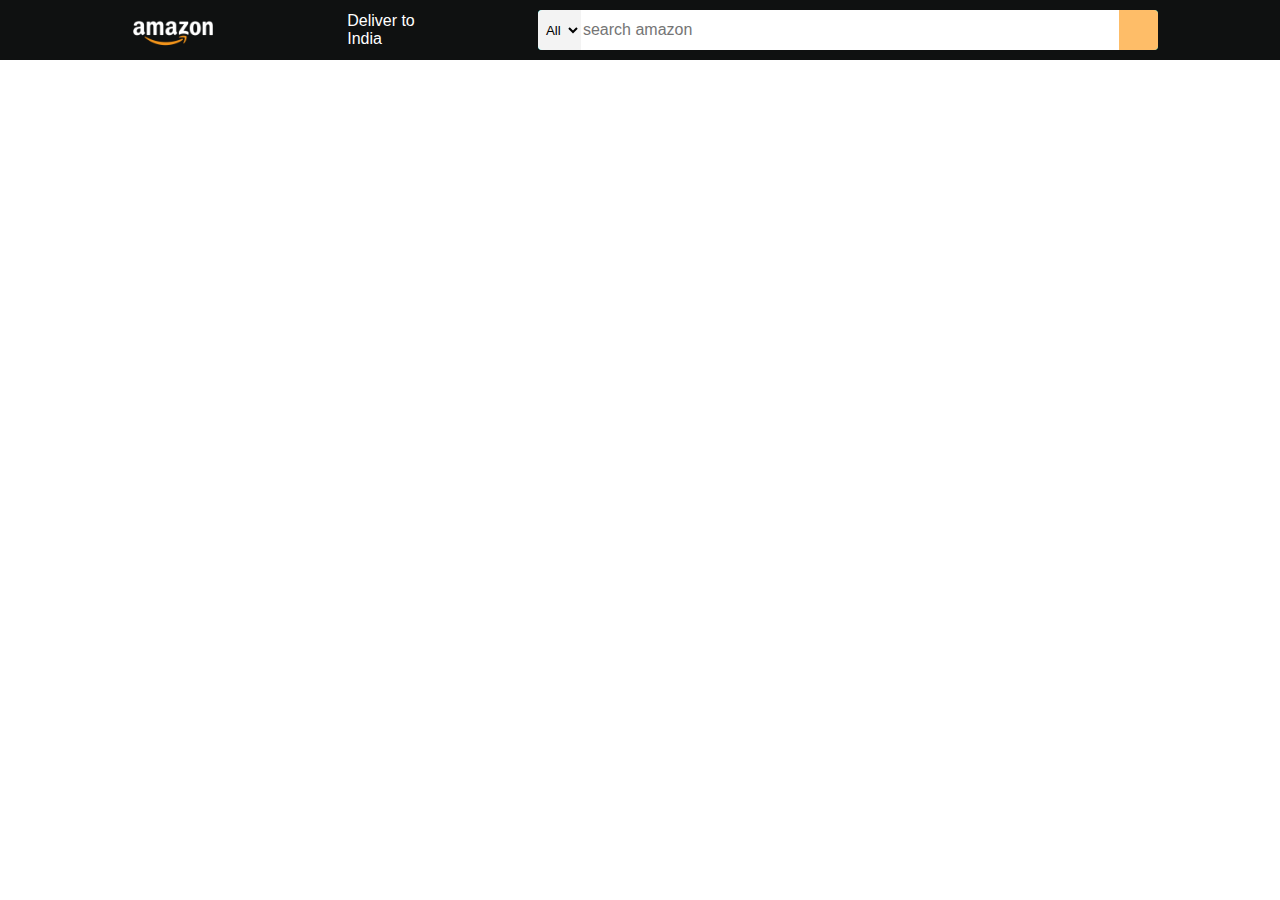
==== index.html @ 94998d9e "creating navbar" ====
<!DOCTYPE html>
<html lang="en">
<head>
    <meta charset="UTF-8">
    <meta name="viewport" content="width=device-width, initial-scale=1.0">
    <title>Document</title>
    <link rel="stylesheet" href="https://cdnjs.cloudflare.com/ajax/libs/font-awesome/6.5.1/css/all.min.css" integrity="sha512-DTOQO9RWCH3ppGqcWaEA1BIZOC6xxalwEsw9c2QQeAIftl+Vegovlnee1c9QX4TctnWMn13TZye+giMm8e2LwA==" crossorigin="anonymous" referrerpolicy="no-referrer" />
    <link rel="stylesheet" href="style.css">
</head>
<body>
    <header>
    <div class="navbar" >
        <div class="nav-logo border">
            <div class="logo">
            </div>
        </div>
        <div class="nav-address border">
            <p class="add-1"> Deliver to</p>
            <div class="add-icon">
                <i class="fa-solid fa-location-dot"></i>
                <p class="add-2">India</p>
            </div>
        </div>
        <div class="nav-search">
            <select class="search-select">
                <option>All</option>
                <input placeholder="search amazon" class="search-input">
                <div class="search-icon">
                    <i class="fa-solid fa-magnifying-glass"></i>
                </div>
            </select>
        </div>
     </div>
</header> 
</body>
</html>
---- style.css ----
* {
    margin:0;
    font-family: arial;
    border:border-box;
}

.navbar {
    height:60px;
    background-color: #0f1111;
    color:white;
    display:flex;
    align-items: center;
    justify-content: space-evenly;
}

.nav-logo {
    height:50px;
    width:100px;

}
.logo {
    background-image : url("img.png");
    background-size : cover;
    height:50px;
    width:100%;
   
}
.border {
    border:1.5px solid transparent;
}

.border:hover {
    border:1.5px solid white;

}
/** box2**/
.add-first {
    color:#cccccc;
    font-size: 0.85rem;
    margin-left: 15px;

}

.add-second {
font-size:1 rem;
margin-left: 3px;
}

.add-icon{
    display: flex;
    align-items: center;
}
/** box3**/
.nav-search {
    display:flex;
    justify-content: space-evenly;
    width:620px;
    background-color: aqua;
    height:40px;
    border-radius: 4px;
}
.search-select {
    background-color: #f3f3f3;
    width:50px;
    text-align: center;
    border-top-left-radius: 4px;
    border-bottom-left-radius: 4px;
    border:none;
}
.search-input {
    width:100%;
    font-size: 1rem;
    border:none;
}
.search-icon {
    width:45px;
    display:flex;
    justify-content: center;
    align-items: center;
    font-size: 1.2rem;
    background-color: #febd68;
    border-top-right-radius: 4px;
    border-bottom-right-radius: 4px;
    color: #0f1111;
}
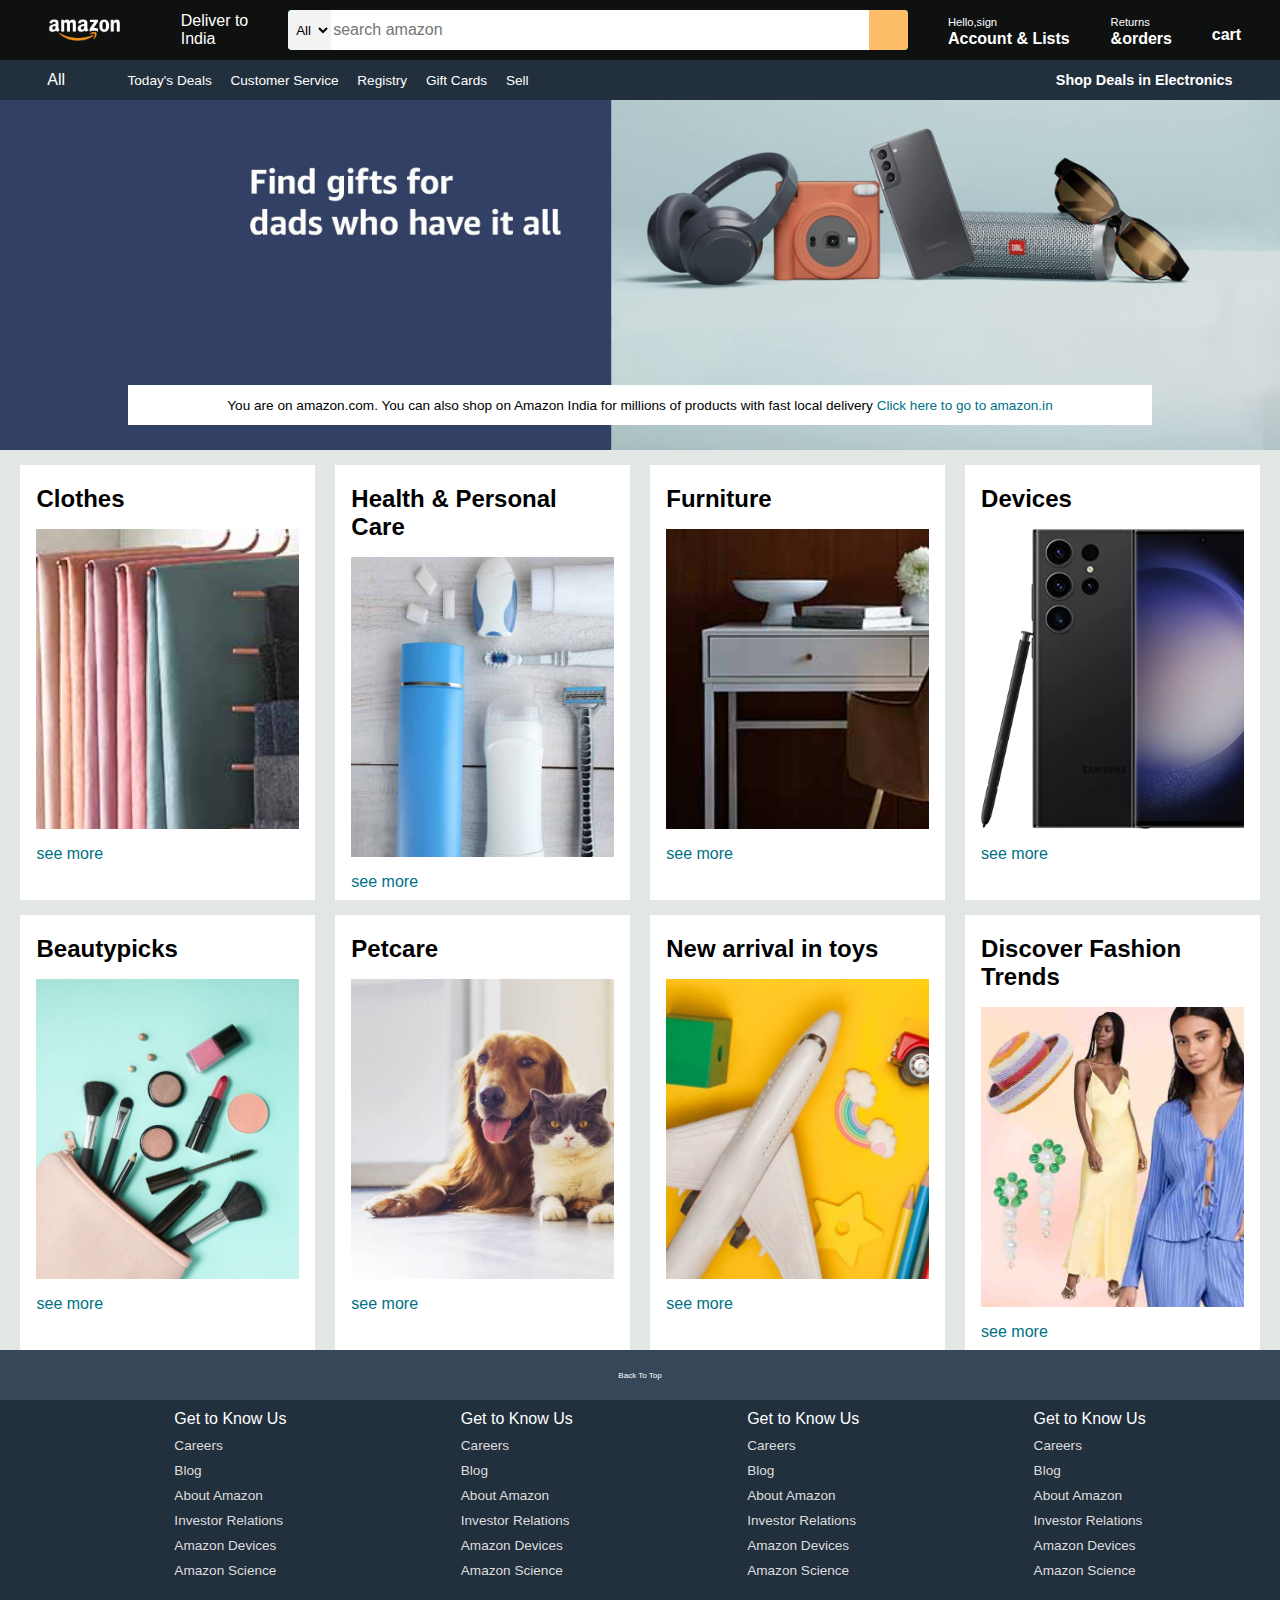
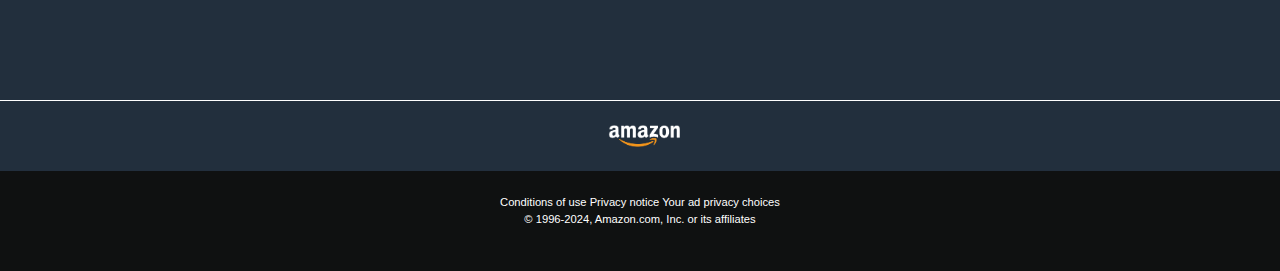
==== commit 65a259da: "completed clone of amazon with html and css" ====
--- a/index.html
+++ b/index.html
@@ -24,13 +24,160 @@
         <div class="nav-search">
             <select class="search-select">
                 <option>All</option>
+            </select>
                 <input placeholder="search amazon" class="search-input">
-                <div class="search-icon">
+           <div class="search-icon">
                     <i class="fa-solid fa-magnifying-glass"></i>
                 </div>
-            </select>
+          </div>
+          <div class="nav-signin border">
+                <p><span>Hello,sign</span></p>
+                <p class="nav-second">Account & Lists</p>
+          </div>
+          <div class="nav-return border">
+            <p><span>Returns</span></p>
+            <p class="nav-second">&orders</p>
+      </div>
+
+      <div class="nav-cart">
+        <i class="fa-solid fa-cart-shopping"></i>
+        cart
+      </div>
+     </div>
+
+     <div class="panel">
+        <div class="panel-all">
+            <i class="fa-solid fa-bars"></i>
+            All
         </div>
+        <div class="panel-ops">
+            <p>Today's Deals </p>
+             <p>Customer Service</p>
+             <p> Registry</p>
+             <p>Gift Cards</p>
+             <p> Sell</p>
+         </div>
+         <div class="panel-deals">
+            Shop Deals in Electronics
+         </div>
      </div>
 </header> 
-</body>
+<div class="hero-section">
+    <div class="hero-msg">
+       <p>You are on amazon.com. You can also shop on Amazon India for millions of products with fast local delivery <a>Click here to go to amazon.in</a> </p>
+    </div>
+</div>
+  <div class="shop-section">
+    <div class="box1 box">
+        <div class="box-content">
+            <h2>Clothes</h2>
+        <div class="box-img" style="background-image: url('box1_image.jpg');"></div>
+           <p>see more</p> 
+        </div>
+    </div>
+    <div class="box2 box"> <div class="box-content">
+        <h2>Health & Personal Care</h2>
+    <div class="box-img" style="background-image: url('box2_image.jpg');"></div>
+       <p>see more</p> 
+    </div></div>
+    <div class="box3 box">
+        <div class="box-content">
+            <h2>Furniture</h2>
+        <div class="box-img" style="background-image: url('box3_image.jpg');"></div>
+           <p>see more</p> 
+        </div>
+    </div>
+    <div class="box4 box">
+        <div class="box-content">
+            <h2>Devices</h2>
+        <div class="box-img" style="background-image: url('box4_image.jpg');"></div>
+           <p>see more</p> 
+        </div>
+    </div>
+    <div class="box1 box">
+        <div class="box-content">
+            <h2>Beautypicks</h2>
+        <div class="box-img" style="background-image: url('box5_image.jpg');"></div>
+           <p>see more</p> 
+        </div>
+    </div>
+    <div class="box2 box"> <div class="box-content">
+        <h2>Petcare</h2>
+    <div class="box-img" style="background-image: url('box6_image.jpg');"></div>
+       <p>see more</p> 
+    </div></div>
+    <div class="box3 box">
+        <div class="box-content">
+            <h2>New arrival in toys</h2>
+        <div class="box-img" style="background-image: url('box7_image.jpg');"></div>
+           <p>see more</p> 
+        </div>
+    </div>
+    <div class="box4 box">
+        <div class="box-content">
+            <h2>Discover Fashion Trends</h2>
+        <div class="box-img" style="background-image: url('box8_image.jpg');"></div>
+           <p>see more</p> 
+        </div>
+    </div> 
+  </div>
+  <footer>
+        <div class="foot-panel1">
+            Back To Top
+        </div>
+        <div class="foot-panel2">
+            <ul>
+                 <p>Get to Know Us</p>
+                <a>Careers</a>
+                <a>Blog</a>
+                <a>About Amazon</a>
+                <a>Investor Relations</a>
+                <a>Amazon Devices</a>
+                <a>Amazon Science</a>
+            </ul>
+            <ul>
+                <p>Get to Know Us</p>
+               <a>Careers</a>
+               <a>Blog</a>
+               <a>About Amazon</a>
+               <a>Investor Relations</a>
+               <a>Amazon Devices</a>
+               <a>Amazon Science</a>
+           </ul>
+           <ul>
+            <p>Get to Know Us</p>
+           <a>Careers</a>
+           <a>Blog</a>
+           <a>About Amazon</a>
+           <a>Investor Relations</a>
+           <a>Amazon Devices</a>
+           <a>Amazon Science</a>
+       </ul>
+       <ul>
+        <p>Get to Know Us</p>
+       <a>Careers</a>
+       <a>Blog</a>
+       <a>About Amazon</a>
+       <a>Investor Relations</a>
+       <a>Amazon Devices</a>
+       <a>Amazon Science</a>
+   </ul>
+        </div>
+
+        <div class="foot-panel3">
+            <div class="logo"></div>
+        </div>
+
+        <div class="foot-panel4">
+            <div class="pages">
+                <a> Conditions of use</a>
+                <a>Privacy notice</a>
+                <a>Your ad privacy choices</a>
+            </div>
+            <div class="copyright">
+                © 1996-2024, Amazon.com, Inc. or its affiliates
+            </div>
+        </div>
+  </footer>
+</body> 
 </html>--- a/style.css
+++ b/style.css
@@ -82,4 +82,173 @@
     border-top-right-radius: 4px;
     border-bottom-right-radius: 4px;
     color: #0f1111;
-}+}
+.nav-search:hover {
+    border:2px solid orange;
+}
+/** box 4**/
+span {
+    font-size: 0.7rem;
+}
+
+.nav-second {
+    font-size:0.85;
+    font-weight: 700;
+}
+
+/** box 6 **/
+ .nav-cart i {
+    font-size:30px ;
+ }
+ 
+ .nav-cart{
+    font-size:0.85 rem;
+    font-weight: 700;
+ }
+
+ /** panel **/
+
+.panel {
+    background-color: #222f3d;
+    height:40px;
+    display:flex;
+    color: white;
+    align-items: center;
+    justify-content: space-evenly;
+}
+
+.panel-ops p{
+    display: inline;
+    margin-left:15px;
+}
+.panel-ops{
+    width:70%;
+    font-size:0.85rem;
+}
+.panel-deals {
+    font-size:0.9rem ;
+    font-weight:700 ;
+}
+/** hero section **/
+.hero-section {
+    background-image: url("hero_image.jpg");
+    height:350px;
+    background-size: cover;
+    display: flex;
+    align-items:flex-end;
+    display: flex;
+    justify-content: center;
+    
+}
+.hero-msg {
+    background-color: white;
+    color:black;
+    height:40px;
+    display: flex;
+    align-items:center;
+    justify-content: center;
+    font-size: 0.85rem;
+    width:80%;
+    justify-content: center;
+    margin-bottom: 25px;
+    
+}
+
+.hero-msg a {
+    color:#007185;
+}
+
+/** shop section **/
+.shop-section {
+    display: flex;
+    flex-wrap: wrap;
+    justify-content: space-evenly;
+    background-color: #e2e7e6;
+}
+.box {
+    /* border:2px solid black; */
+    height:400px;
+    width:23%;
+    background-color: white;
+    padding:20px 0px 15px;
+    margin-top: 15px;
+}
+
+.box-img {
+   height: 300px;
+   background-size: cover;
+   margin-top: 1rem;
+   margin-bottom: 1rem;
+}
+
+.box-content {
+    margin-left: 1rem;
+    margin-right:1rem;
+}
+.box-content p {
+    color:#007185;
+}
+
+/** footer **/
+.footer {
+    margin-top:15px;
+}
+
+.foot-panel1{
+    background-color: #37475a;
+    color: white;
+    height:50px;
+    display: flex;
+    justify-content: center;
+    align-items: center;
+    font-size: 0.5rem;
+}
+.foot-panel2{
+    background-color: #222f3d;
+    color: white;
+    height: 300px;
+    display: flex;
+    justify-content: space-evenly;
+}
+ul {
+    margin-top: 10px;
+}
+
+ul a {
+    display: block;
+    font-size: 0.85rem;
+    margin-top: 10px;
+    color:#dddddd;
+
+}
+.foot-panel3 {
+    background-color: #222f3d;
+    color: white;
+    border-top:0.5px solid white;
+    height:70px;
+    display: flex;
+    justify-content: center;
+    align-items: center;
+}
+
+.logo {
+    background-image : url("img.png");
+    background-size : cover;
+    height:50px;
+    width:80px;
+   
+}
+
+.foot-panel4{
+    background-color: #0f1111;
+    color: white;
+    height:100px;
+    font-size: 0.7rem;
+    text-align: center;
+}
+.pages {
+   padding-top: 25px;
+}
+.copyright{
+    padding-top:5px;
+}
